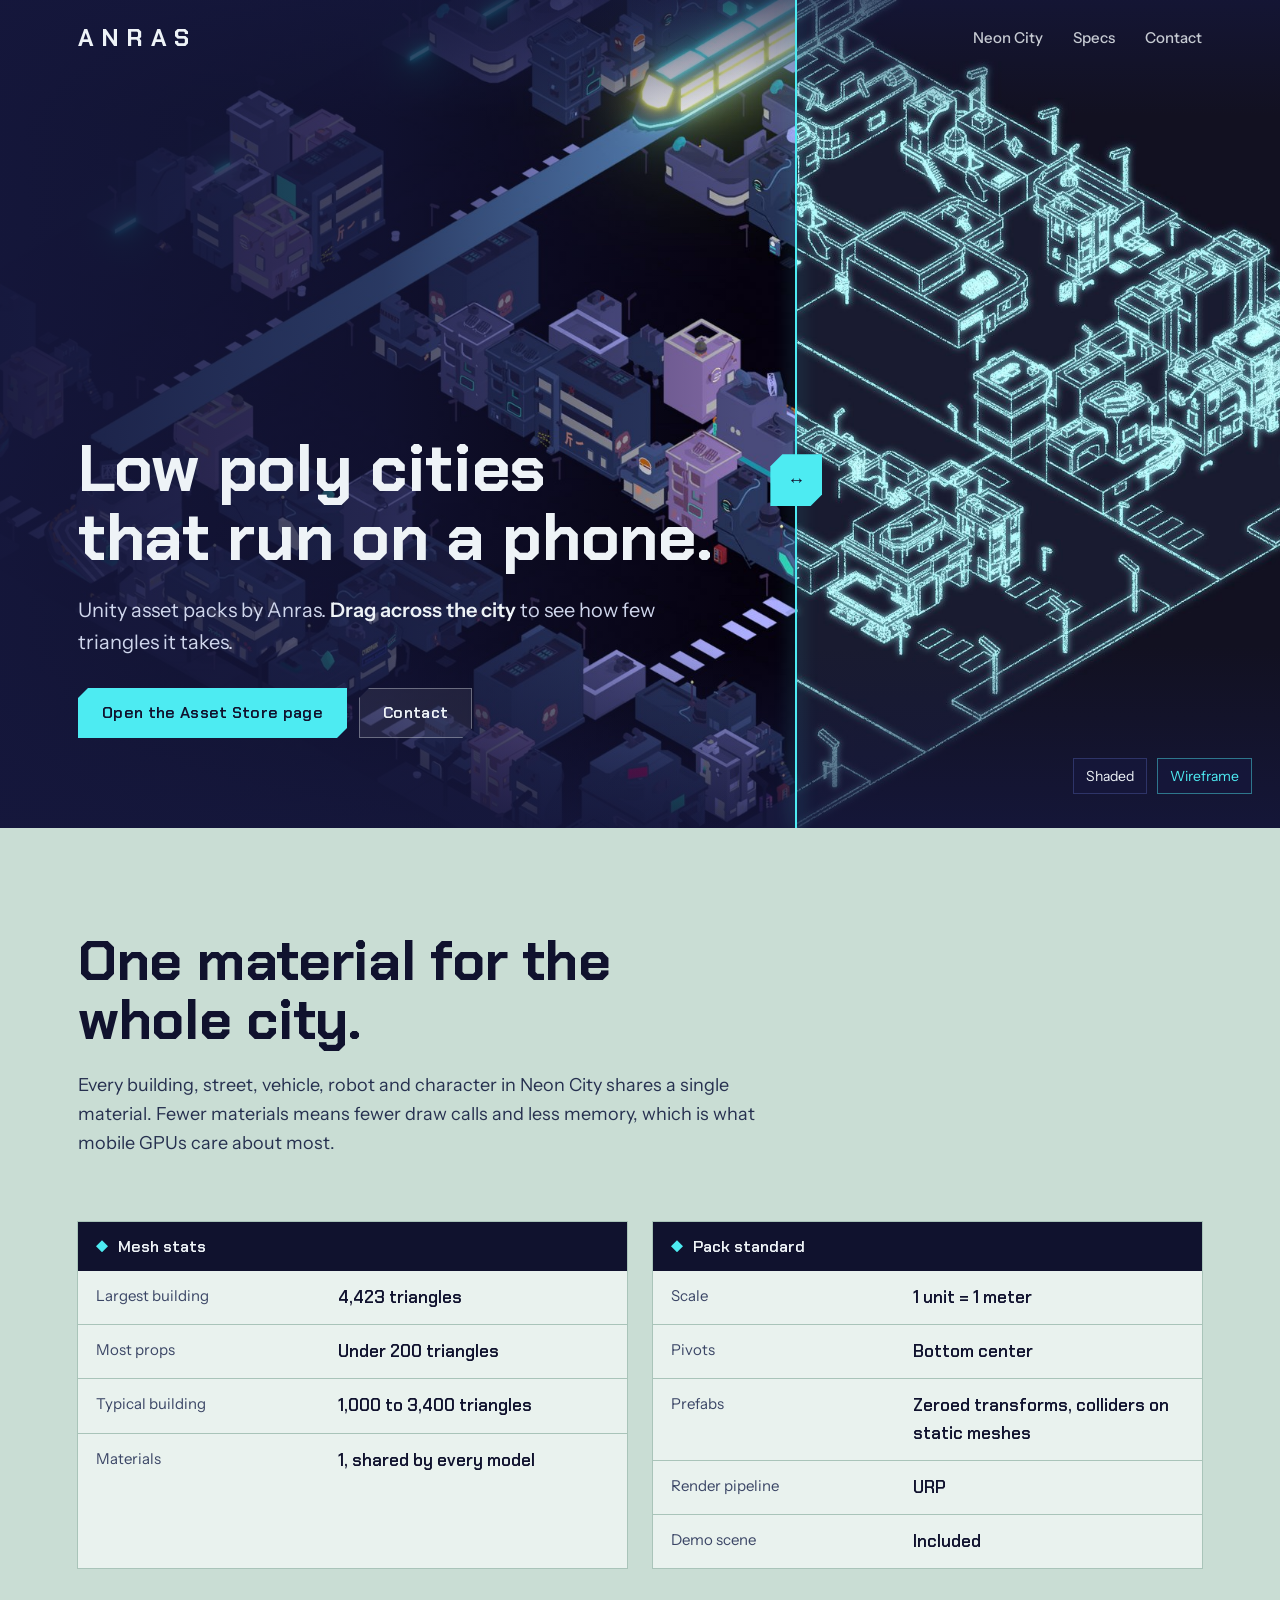
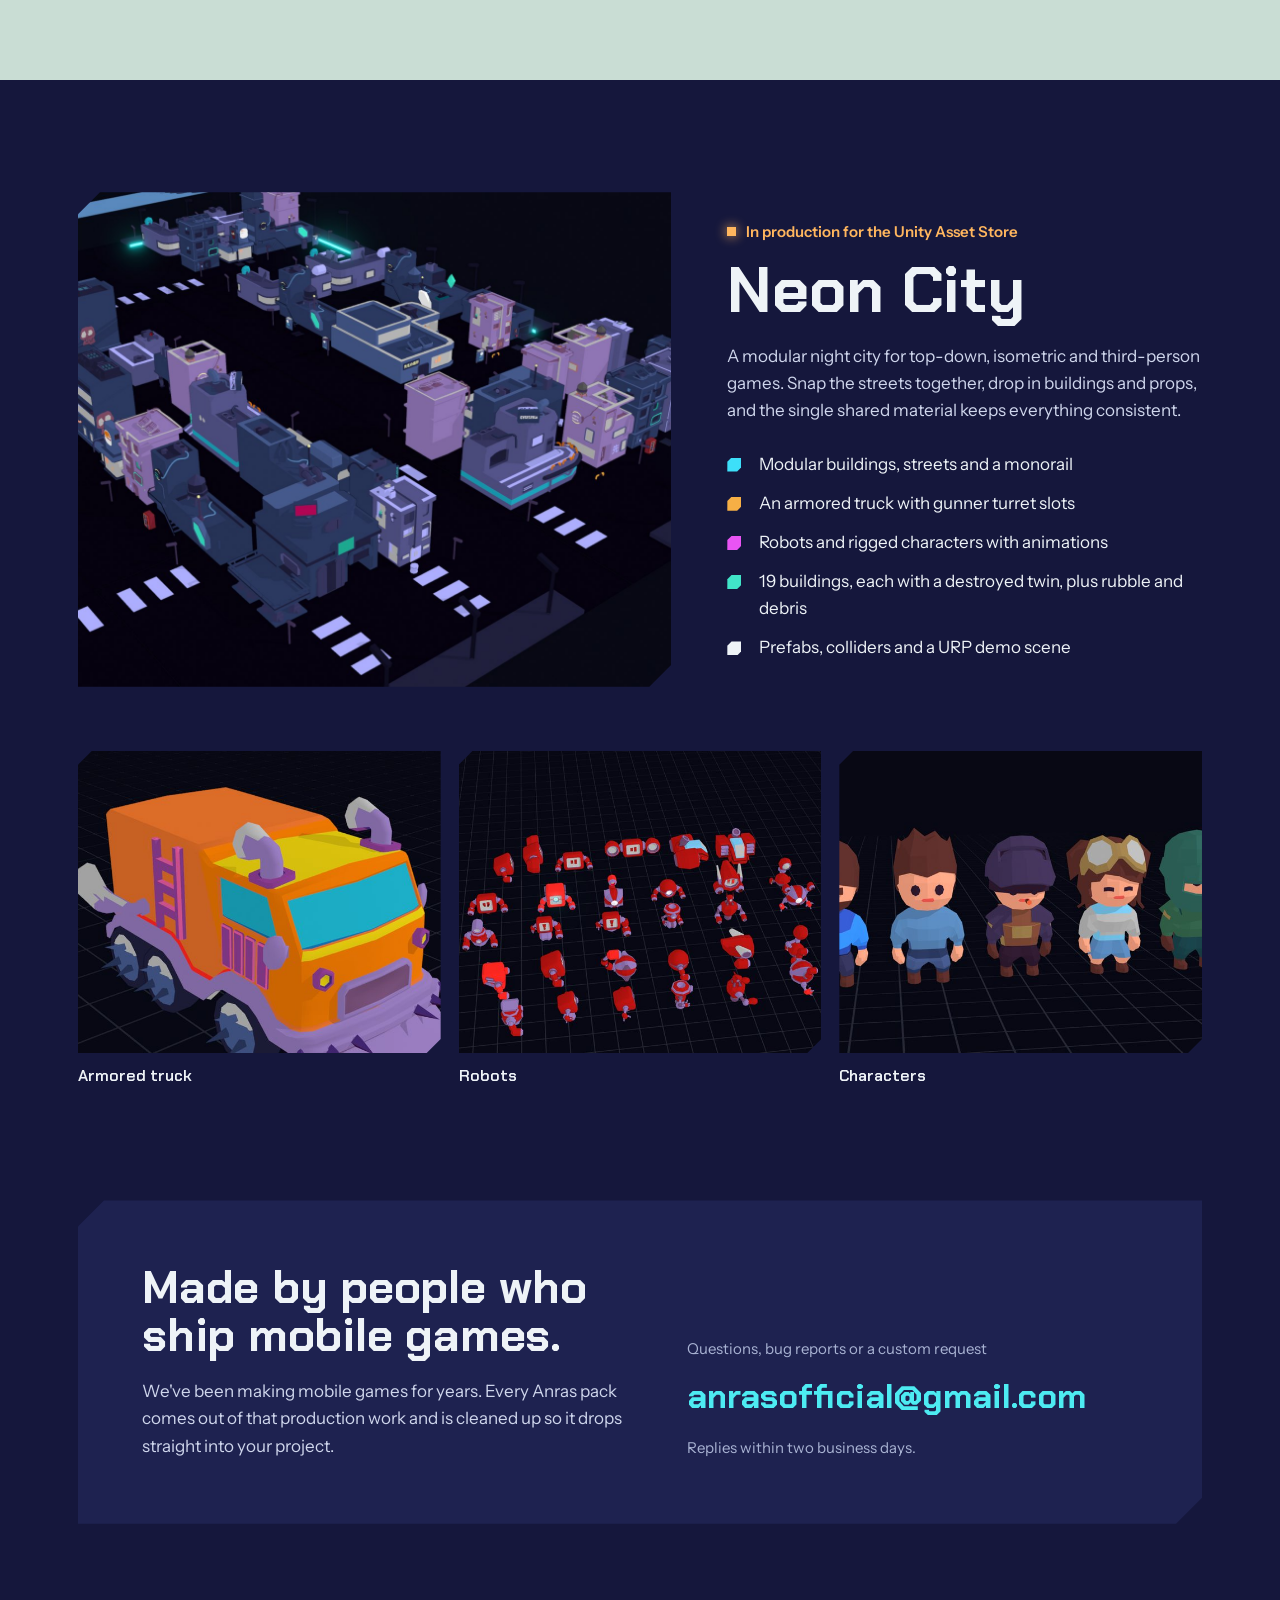
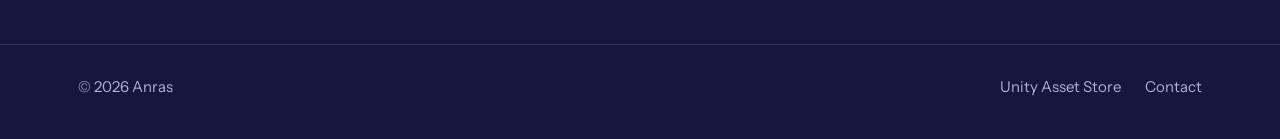
==== index.html @ 4dc662c3 "Anras site: Neon City showcase and contact page Co-Authored-By: Claude Opus 5.5 <noreply@anthropic.c" ====
<!doctype html>
<html lang="en">
<head>
  <meta charset="utf-8">
  <meta name="viewport" content="width=device-width, initial-scale=1">
  <title>Anras | Low poly game assets for Unity</title>
  <meta name="description" content="Anras makes mobile-ready low poly 3D asset packs for Unity. Neon City: a modular cyberpunk city where every model shares one material.">
  <meta property="og:title" content="Anras | Low poly game assets for Unity">
  <meta property="og:description" content="Mobile-ready low poly asset packs for Unity.">
  <meta property="og:image" content="https://orcunog.github.io/anras/assets/og.jpg">
  <meta property="og:url" content="https://orcunog.github.io/anras/">
  <meta name="theme-color" content="#15173c">
  <link rel="icon" href="assets/favicon.svg" type="image/svg+xml">
  <link rel="preconnect" href="https://fonts.googleapis.com">
  <link rel="preconnect" href="https://fonts.gstatic.com" crossorigin>
  <link href="https://fonts.googleapis.com/css2?family=Chakra+Petch:wght@600;700&family=Instrument+Sans:wght@400;500;600&display=swap" rel="stylesheet">
  <link rel="stylesheet" href="style.css">
</head>
<body>
  <header class="site-header">
    <div class="wrap">
      <a class="wordmark" href="./">ANRAS</a>
      <nav aria-label="Main">
        <a href="#neon-city">Neon City</a>
        <a class="hide-sm" href="#specs">Specs</a>
        <a href="contact.html">Contact</a>
      </nav>
    </div>
  </header>

  <main>
    <section class="hero">
      <div class="compare" id="compare">
        <img src="assets/hero-shaded.jpg" alt="Neon City at night: an isometric low poly city block with a monorail train, glowing signs and street lights" width="1920" height="1080">
        <img class="topology" src="assets/hero-topology.jpg" alt="The same city block drawn as a wireframe, showing every edge of the low poly meshes" width="1920" height="1080">
        <input type="range" min="0" max="100" value="62" step="0.5" aria-label="Move the divider between the shaded view and the wireframe view">
        <div class="divider"><div class="knob chamfer" aria-hidden="true">&#8596;</div></div>
        <div class="view-labels" aria-hidden="true"><span>Shaded</span><span>Wireframe</span></div>
      </div>
      <div class="hero-copy">
        <div class="wrap">
          <div class="inner">
            <h1><span class="line">Low poly cities</span><span class="line">that run on a phone.</span></h1>
            <p>Unity asset packs by Anras. <strong>Drag across the city</strong> to see how few triangles it takes.</p>
            <div class="actions">
              <a class="btn primary chamfer" href="https://assetstore.unity.com/publishers/134480">Open the Asset Store page</a>
              <a class="btn ghost chamfer" href="contact.html">Contact</a>
            </div>
          </div>
        </div>
      </div>
    </section>

    <section class="specs" id="specs">
      <div class="wrap">
        <h2>One material for the whole city.</h2>
        <p class="lede">Every building, street, vehicle, robot and character in Neon City shares a single material. Fewer materials means fewer draw calls and less memory, which is what mobile GPUs care about most.</p>

        <div class="inspectors">
          <div class="inspector">
            <header>Mesh stats</header>
            <dl>
              <div class="row"><dt>Largest building</dt><dd>4,423 triangles</dd></div>
              <div class="row"><dt>Most props</dt><dd>Under 200 triangles</dd></div>
              <div class="row"><dt>Typical building</dt><dd>1,000 to 3,400 triangles</dd></div>
              <div class="row"><dt>Materials</dt><dd>1, shared by every model</dd></div>
            </dl>
          </div>
          <div class="inspector">
            <header>Pack standard</header>
            <dl>
              <div class="row"><dt>Scale</dt><dd>1 unit = 1 meter</dd></div>
              <div class="row"><dt>Pivots</dt><dd>Bottom center</dd></div>
              <div class="row"><dt>Prefabs</dt><dd>Zeroed transforms, colliders on static meshes</dd></div>
              <div class="row"><dt>Render pipeline</dt><dd>URP</dd></div>
              <div class="row"><dt>Demo scene</dt><dd>Included</dd></div>
            </dl>
          </div>
        </div>
      </div>
    </section>

    <section class="pack" id="neon-city">
      <div class="wrap grid">
        <figure class="chamfer">
          <img src="assets/neon-city.jpg" alt="Street level in Neon City: dark blue buildings under the monorail track, drawn with flat colors and black outlines" width="1200" height="1000" loading="lazy">
        </figure>
        <div>
          <span class="status">In production for the Unity Asset Store</span>
          <h2>Neon City</h2>
          <p>A modular night city for top-down, isometric and third-person games. Snap the streets together, drop in buildings and props, and the single shared material keeps everything consistent.</p>
          <ul class="swatch-list">
            <li style="--c:#3ddff9">Modular buildings, streets and a monorail</li>
            <li style="--c:#f6af45">An armored truck with gunner turret slots</li>
            <li style="--c:#e954f4">Robots and rigged characters with animations</li>
            <li style="--c:#41e4c8">19 buildings, each with a destroyed twin, plus rubble and debris</li>
            <li style="--c:#eef3f7">Prefabs, colliders and a URP demo scene</li>
          </ul>
        </div>
      </div>
      <div class="wrap gallery">
        <figure><img src="assets/vehicle.jpg" alt="An orange low poly armored truck with spiked bumpers and six wheels" width="960" height="540" loading="lazy"><figcaption>Armored truck</figcaption></figure>
        <figure><img src="assets/robots.jpg" alt="Rows of red low poly robots arranged on a grid" width="960" height="540" loading="lazy"><figcaption>Robots</figcaption></figure>
        <figure><img src="assets/characters.jpg" alt="Five chunky low poly characters standing in a row on a grid" width="960" height="540" loading="lazy"><figcaption>Characters</figcaption></figure>
      </div>
    </section>

    <section class="about">
      <div class="wrap">
        <div class="panel chamfer">
          <div>
            <h2>Made by people who ship mobile games.</h2>
            <p>We've been making mobile games for years. Every Anras pack comes out of that production work and is cleaned up so it drops straight into your project.</p>
          </div>
          <div>
            <div class="mail-label">Questions, bug reports or a custom request</div>
            <a class="mail" href="mailto:anrasofficial@gmail.com">anrasofficial@gmail.com</a>
            <div class="small">Replies within two business days.</div>
          </div>
        </div>
      </div>
    </section>
  </main>

  <footer>
    <div class="wrap">
      <span>&copy; 2026 Anras</span>
      <nav aria-label="Footer">
        <a href="https://assetstore.unity.com/publishers/134480">Unity Asset Store</a>
        <a href="contact.html">Contact</a>
      </nav>
    </div>
  </footer>

  <script>
    (function () {
      var box = document.getElementById('compare');
      var range = box.querySelector('input[type="range"]');
      function set(v) { box.style.setProperty('--pos', v + '%'); }
      range.addEventListener('input', function () { set(range.value); });
      set(range.value);
      var calm = window.matchMedia && window.matchMedia('(prefers-reduced-motion: reduce)').matches;
      if (calm) return;
      // One opening sweep: start fully shaded, then reveal the wireframe
      var from = 100, to = Number(range.value), start = null, dur = 1400;
      set(from);
      function ease(t) { return 1 - Math.pow(1 - t, 3); }
      function step(ts) {
        if (start === null) start = ts;
        var t = Math.min(1, (ts - start) / dur);
        set(from + (to - from) * ease(t));
        if (t < 1) requestAnimationFrame(step);
      }
      window.addEventListener('load', function () { setTimeout(function () { requestAnimationFrame(step); }, 350); });
      range.addEventListener('pointerdown', function () { start = -1e9; }, { once: true });
    })();
  </script>
</body>
</html>
---- style.css ----
/* Anras: tokens */
:root {
  --night: #15173c;
  --night-raised: #1e2250;
  --night-line: #2e3468;
  --ground: #c9ddd4;
  --ground-line: #a9c4b9;
  --ink: #10122e;
  --paper: #eef3f7;
  --mist: #a9b3d3;
  --cyan: #4debf2;
  --amber: #ffb65e;
  --magenta: #e2479e;
  --cut: 10px;
  --max: 1180px;
  --display: "Chakra Petch", "Segoe UI", sans-serif;
  --body: "Instrument Sans", "Segoe UI", system-ui, sans-serif;
}

* { box-sizing: border-box; }
html { scroll-behavior: smooth; }
@media (prefers-reduced-motion: reduce) { html { scroll-behavior: auto; } }
body {
  margin: 0;
  background: var(--night);
  color: var(--paper);
  font: 17px/1.6 var(--body);
  -webkit-font-smoothing: antialiased;
}
img { display: block; max-width: 100%; }
a { color: var(--cyan); }
:focus-visible { outline: 2px solid var(--amber); outline-offset: 3px; }
h1, h2, h3 { font-family: var(--display); font-weight: 700; line-height: 1.04; margin: 0; letter-spacing: -0.005em; }
.wrap { width: 100%; max-width: var(--max); margin: 0 auto; padding: 0 28px; }

/* Chamfered shapes echo the low poly bevels of the assets */
.chamfer { clip-path: polygon(var(--cut) 0, 100% 0, 100% calc(100% - var(--cut)), calc(100% - var(--cut)) 100%, 0 100%, 0 var(--cut)); }

/* Header */
.site-header { position: absolute; inset: 0 0 auto 0; z-index: 5; }
.site-header .wrap { display: flex; align-items: center; justify-content: space-between; height: 76px; }
.wordmark { font-family: var(--display); font-weight: 700; font-size: 24px; letter-spacing: 0.3em; color: var(--paper); text-decoration: none; }
.site-header nav { display: flex; gap: 30px; }
.site-header nav a { color: var(--paper); text-decoration: none; font-size: 15px; font-weight: 500; opacity: 0.82; }
.site-header nav a:hover, .site-header nav a[aria-current="page"] { opacity: 1; color: var(--cyan); }

/* Hero: shaded vs topology comparison */
.hero { position: relative; background: var(--night); }
.compare { position: relative; --pos: 62%; height: min(92vh, 860px); min-height: 560px; overflow: hidden; user-select: none; touch-action: pan-y; }
.compare img { position: absolute; inset: 0; width: 100%; height: 100%; object-fit: cover; object-position: 60% 50%; }
.compare .topology { clip-path: inset(0 0 0 var(--pos)); }
.compare::after {
  content: ""; position: absolute; inset: 0; pointer-events: none;
  background: linear-gradient(90deg, rgba(21,23,60,0.94) 0%, rgba(21,23,60,0.70) 30%, rgba(21,23,60,0) 58%),
              linear-gradient(0deg, rgba(21,23,60,0.85) 0%, rgba(21,23,60,0) 22%),
              linear-gradient(180deg, rgba(21,23,60,0.7) 0%, rgba(21,23,60,0) 14%);
}
.divider { position: absolute; top: 0; bottom: 0; left: var(--pos); width: 2px; margin-left: -1px; background: var(--cyan); z-index: 2; pointer-events: none; box-shadow: 0 0 18px rgba(77,235,242,0.7); }
.knob {
  position: absolute; top: 58%; left: 50%; transform: translate(-50%, -50%);
  width: 52px; height: 52px; background: var(--cyan); color: var(--ink);
  display: grid; place-items: center; font-family: var(--display); font-weight: 700; font-size: 18px;
  --cut: 12px;
}
.view-labels { position: absolute; z-index: 3; bottom: 34px; right: 28px; display: flex; gap: 10px; font-size: 14px; pointer-events: none; }
.view-labels span { padding: 6px 12px; background: rgba(21,23,60,0.72); border: 1px solid var(--night-line); }
.view-labels span:last-child { color: var(--cyan); border-color: rgba(77,235,242,0.45); }
.compare input[type="range"] {
  position: absolute; inset: 0; z-index: 4; width: 100%; height: 100%; margin: 0;
  opacity: 0; cursor: ew-resize; -webkit-appearance: none; appearance: none;
}
.compare input[type="range"]:focus-visible ~ .divider .knob { outline: 3px solid var(--amber); outline-offset: 3px; }

.hero-copy { position: absolute; z-index: 6; left: 0; right: 0; bottom: clamp(48px, 10vh, 110px); pointer-events: none; }
.hero-copy .inner { max-width: 860px; pointer-events: auto; }
.hero h1 { font-size: clamp(40px, 5.2vw, 76px); }
.hero h1 .line { display: block; }
@media (min-width: 900px) { .hero h1 .line { white-space: nowrap; } }
.hero p { color: #cfd6ec; font-size: clamp(17px, 1.6vw, 20px); max-width: 30em; margin: 22px 0 30px; }
.hero p strong { color: var(--paper); font-weight: 600; }

.actions { display: flex; flex-wrap: wrap; gap: 12px; }
.btn {
  display: inline-flex; align-items: center; justify-content: center; min-height: 50px; padding: 0 24px;
  font-family: var(--display); font-weight: 600; font-size: 16px; letter-spacing: 0.02em; text-decoration: none;
  background: var(--paper); color: var(--ink);
}
.btn.primary { background: var(--cyan); }
.btn.ghost { background: rgba(238,243,247,0.08); color: var(--paper); box-shadow: inset 0 0 0 1px rgba(238,243,247,0.35); }
.btn:hover { filter: brightness(1.07); }
.btn.ghost:hover { background: rgba(238,243,247,0.16); }

/* Specs on the light "ground" */
.specs { background: var(--ground); color: var(--ink); padding: 104px 0 112px; }
.specs h2 { font-size: clamp(32px, 4.4vw, 58px); max-width: 15ch; }
.specs .lede { max-width: 40em; margin: 22px 0 44px; font-size: 18px; color: #26304f; }
.palette { display: flex; height: 76px; box-shadow: 0 0 0 1px var(--ink); --cut: 14px; }
.palette i { flex: 1 1 0; }
.palette-caption { display: flex; justify-content: space-between; flex-wrap: wrap; gap: 8px; margin-top: 12px; font-size: 14px; color: #2c3656; }
.palette-caption code { font-family: var(--display); font-weight: 600; color: var(--ink); }

.inspectors { display: grid; grid-template-columns: 1fr 1fr; gap: 26px; margin-top: 64px; }
.inspector { background: #e9f2ee; box-shadow: 0 0 0 1px var(--ground-line); }
.inspector header { display: flex; align-items: center; gap: 10px; padding: 12px 18px; background: var(--ink); color: var(--paper); font-family: var(--display); font-weight: 600; font-size: 16px; }
.inspector header::before { content: ""; width: 12px; height: 12px; background: var(--cyan); clip-path: polygon(50% 0, 100% 50%, 50% 100%, 0 50%); }
.inspector dl { margin: 0; }
.inspector .row { display: grid; grid-template-columns: 44% 1fr; gap: 16px; padding: 13px 18px; border-top: 1px solid var(--ground-line); }
.inspector .row:first-child { border-top: 0; }
.inspector dt { color: #3b4666; font-size: 15px; }
.inspector dd { margin: 0; font-family: var(--display); font-weight: 600; font-size: 17px; }

/* Neon City */
.pack { padding: 112px 0; }
.pack .grid { display: grid; grid-template-columns: 1.25fr 1fr; gap: 56px; align-items: center; }
.pack figure { margin: 0; --cut: 22px; }
.pack figure img { width: 100%; height: auto; aspect-ratio: 6 / 5; object-fit: cover; }
.status { display: inline-flex; align-items: center; gap: 10px; color: var(--amber); font-weight: 600; font-size: 15px; }
.status::before { content: ""; width: 9px; height: 9px; background: var(--amber); box-shadow: 0 0 12px var(--amber); }
.pack h2 { font-size: clamp(40px, 5vw, 68px); margin: 14px 0 18px; }
.pack p { color: #cfd6ec; margin: 0 0 26px; max-width: 34em; }
.swatch-list { list-style: none; margin: 0; padding: 0; display: grid; gap: 12px; }
.swatch-list li { display: grid; grid-template-columns: 18px 1fr; gap: 14px; align-items: baseline; }
.swatch-list li::before { content: ""; width: 14px; height: 14px; background: var(--c); transform: translateY(2px); clip-path: polygon(30% 0, 100% 0, 100% 70%, 70% 100%, 0 100%, 0 30%); }

.gallery { display: grid; grid-template-columns: repeat(3, 1fr); gap: 18px; margin-top: 64px; }
.gallery figure { margin: 0; }
.gallery img { width: 100%; height: auto; aspect-ratio: 16 / 9; object-fit: cover; --cut: 14px;
  clip-path: polygon(var(--cut) 0, 100% 0, 100% calc(100% - var(--cut)), calc(100% - var(--cut)) 100%, 0 100%, 0 var(--cut)); }
.gallery figcaption { margin-top: 10px; font-family: var(--display); font-weight: 600; font-size: 16px; color: var(--paper); }

/* About + contact */
.about { padding: 0 0 120px; }
.about .panel { background: var(--night-raised); padding: clamp(32px, 5vw, 64px); display: grid; grid-template-columns: 1.1fr 1fr; gap: 48px; align-items: end; --cut: 26px; }
.about h2 { font-size: clamp(30px, 3.6vw, 46px); max-width: 16ch; }
.about p { color: #cfd6ec; margin: 18px 0 0; }
.mail-label { color: var(--mist); font-size: 15px; margin-bottom: 8px; }
.mail { font-family: var(--display); font-weight: 700; font-size: clamp(22px, 2.8vw, 34px); color: var(--cyan); text-decoration: none; word-break: break-all; }
.mail:hover { text-decoration: underline; text-underline-offset: 6px; }
.about .small { color: var(--mist); font-size: 15px; margin-top: 12px; }

/* Contact page */
.page { padding: 150px 0 110px; }
.page h1 { font-size: clamp(44px, 6vw, 80px); max-width: 12ch; }
.page .lede { color: #cfd6ec; max-width: 36em; margin: 22px 0 56px; font-size: 18px; }
.contact-grid { display: grid; grid-template-columns: 1.3fr 1fr; gap: 26px; }
.contact-grid .panel { background: var(--night-raised); padding: 34px; --cut: 18px; }
.contact-grid h2 { font-size: 22px; margin-bottom: 16px; }
.contact-grid ul { margin: 18px 0 0; padding-left: 20px; color: #cfd6ec; }
.contact-grid li { margin: 6px 0; }
.facts { margin: 0; display: grid; gap: 18px; }
.facts dt { color: var(--mist); font-size: 14px; }
.facts dd { margin: 2px 0 0; font-family: var(--display); font-weight: 600; font-size: 18px; }

/* Footer */
footer { border-top: 1px solid var(--night-line); padding: 30px 0 40px; color: var(--mist); font-size: 15px; }
footer .wrap { display: flex; flex-wrap: wrap; justify-content: space-between; gap: 14px 28px; }
footer nav { display: flex; gap: 24px; }
footer a { color: var(--mist); text-decoration: none; }
footer a:hover { color: var(--paper); }

@media (max-width: 900px) {
  .inspectors, .pack .grid, .about .panel, .contact-grid, .gallery { grid-template-columns: 1fr; }
  .gallery { margin-top: 40px; }
  .pack .grid { gap: 36px; }
  .about .panel { gap: 28px; }
}
@media (max-width: 640px) {
  .wrap { padding: 0 16px; }
  .site-header .wrap { height: 64px; }
  .wordmark { font-size: 20px; letter-spacing: 0.24em; }
  .site-header nav { gap: 16px; }
  .site-header nav a { font-size: 14px; }
  .site-header nav a.hide-sm { display: none; }
  .compare { height: 62vh; min-height: 420px; }
  .compare img { object-position: 64% 50%; }
  .compare::after { background: linear-gradient(180deg, rgba(21,23,60,0.75) 0%, rgba(21,23,60,0) 20%), linear-gradient(0deg, rgba(21,23,60,1) 0%, rgba(21,23,60,0) 30%); }
  .view-labels { bottom: 18px; right: 16px; font-size: 13px; }
  .hero-copy { position: static; padding: 8px 0 64px; }
  .hero p { margin: 16px 0 24px; }
  .btn { flex: 1 1 auto; }
  .specs, .pack { padding: 72px 0; }
  .palette { height: 54px; }
  .inspectors { margin-top: 40px; }
  .inspector .row { grid-template-columns: 1fr; gap: 2px; }
  .about { padding-bottom: 72px; }
  .page { padding: 110px 0 72px; }
}
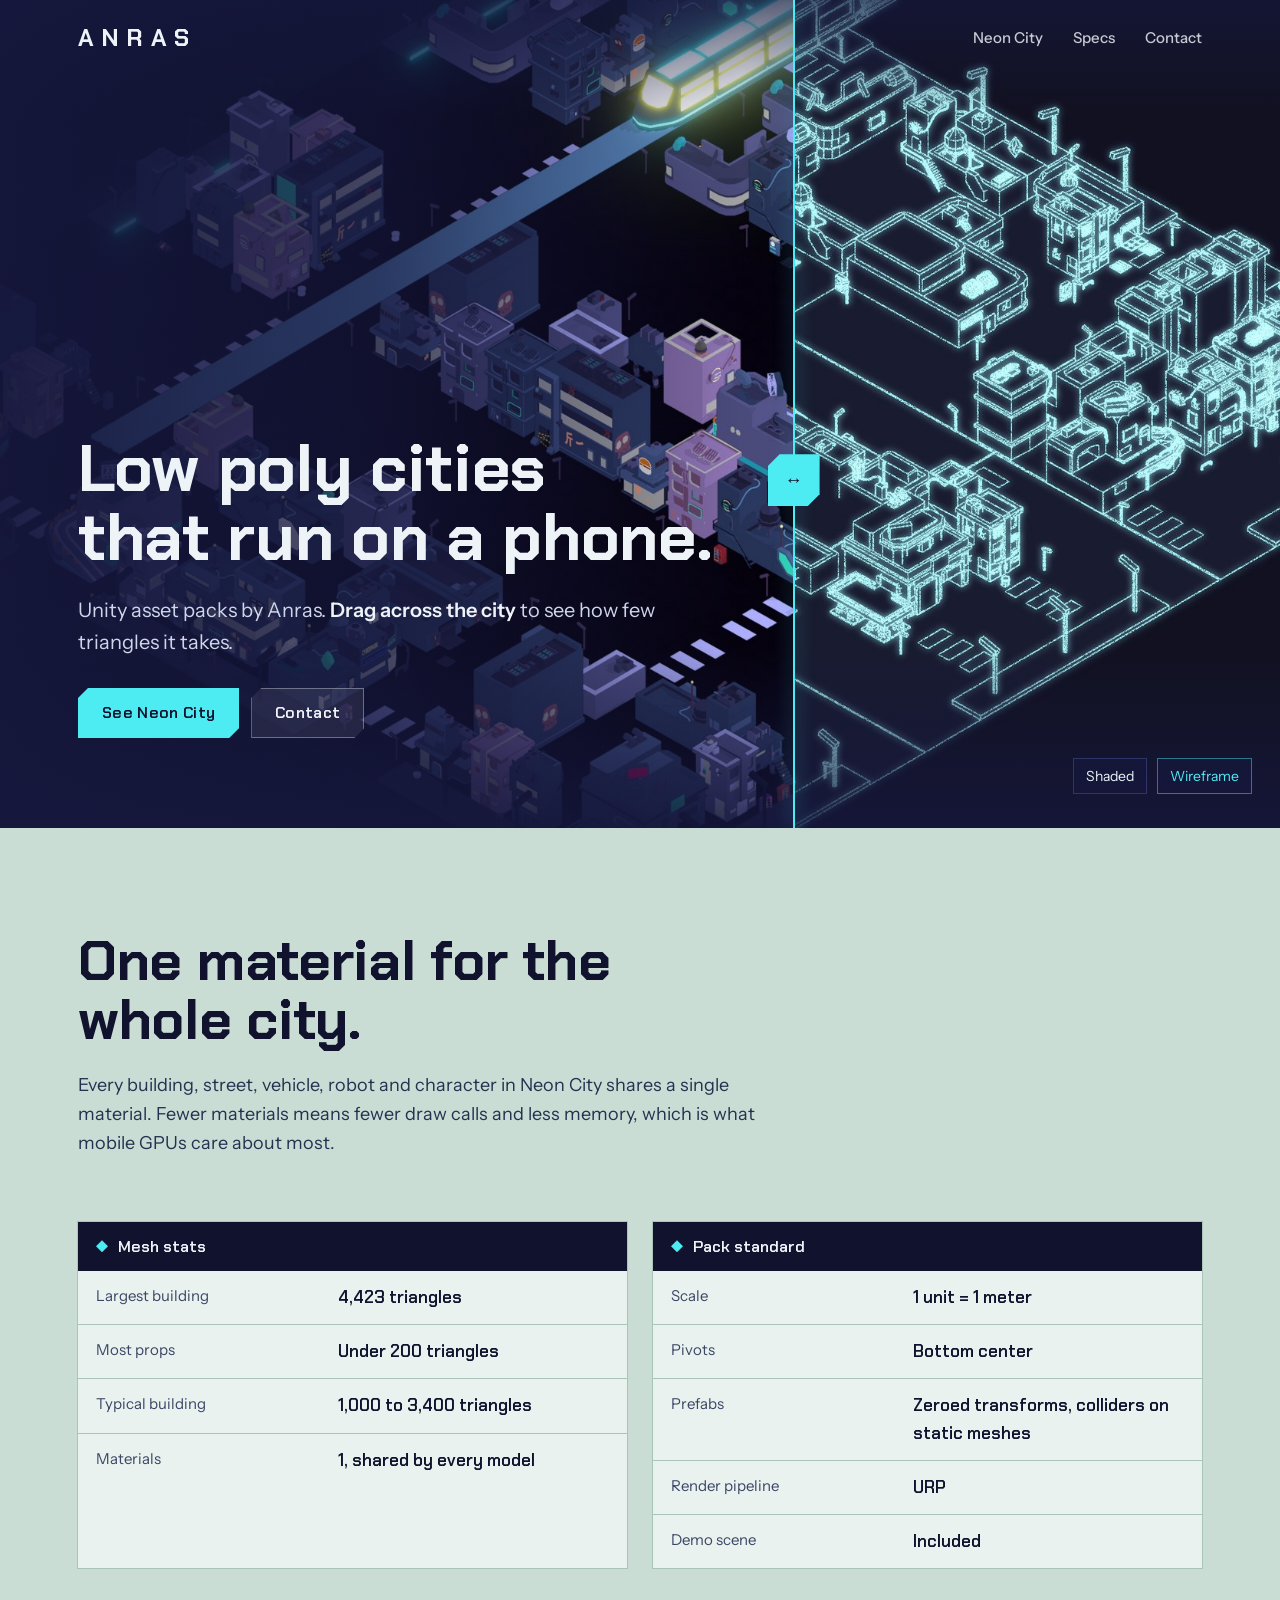
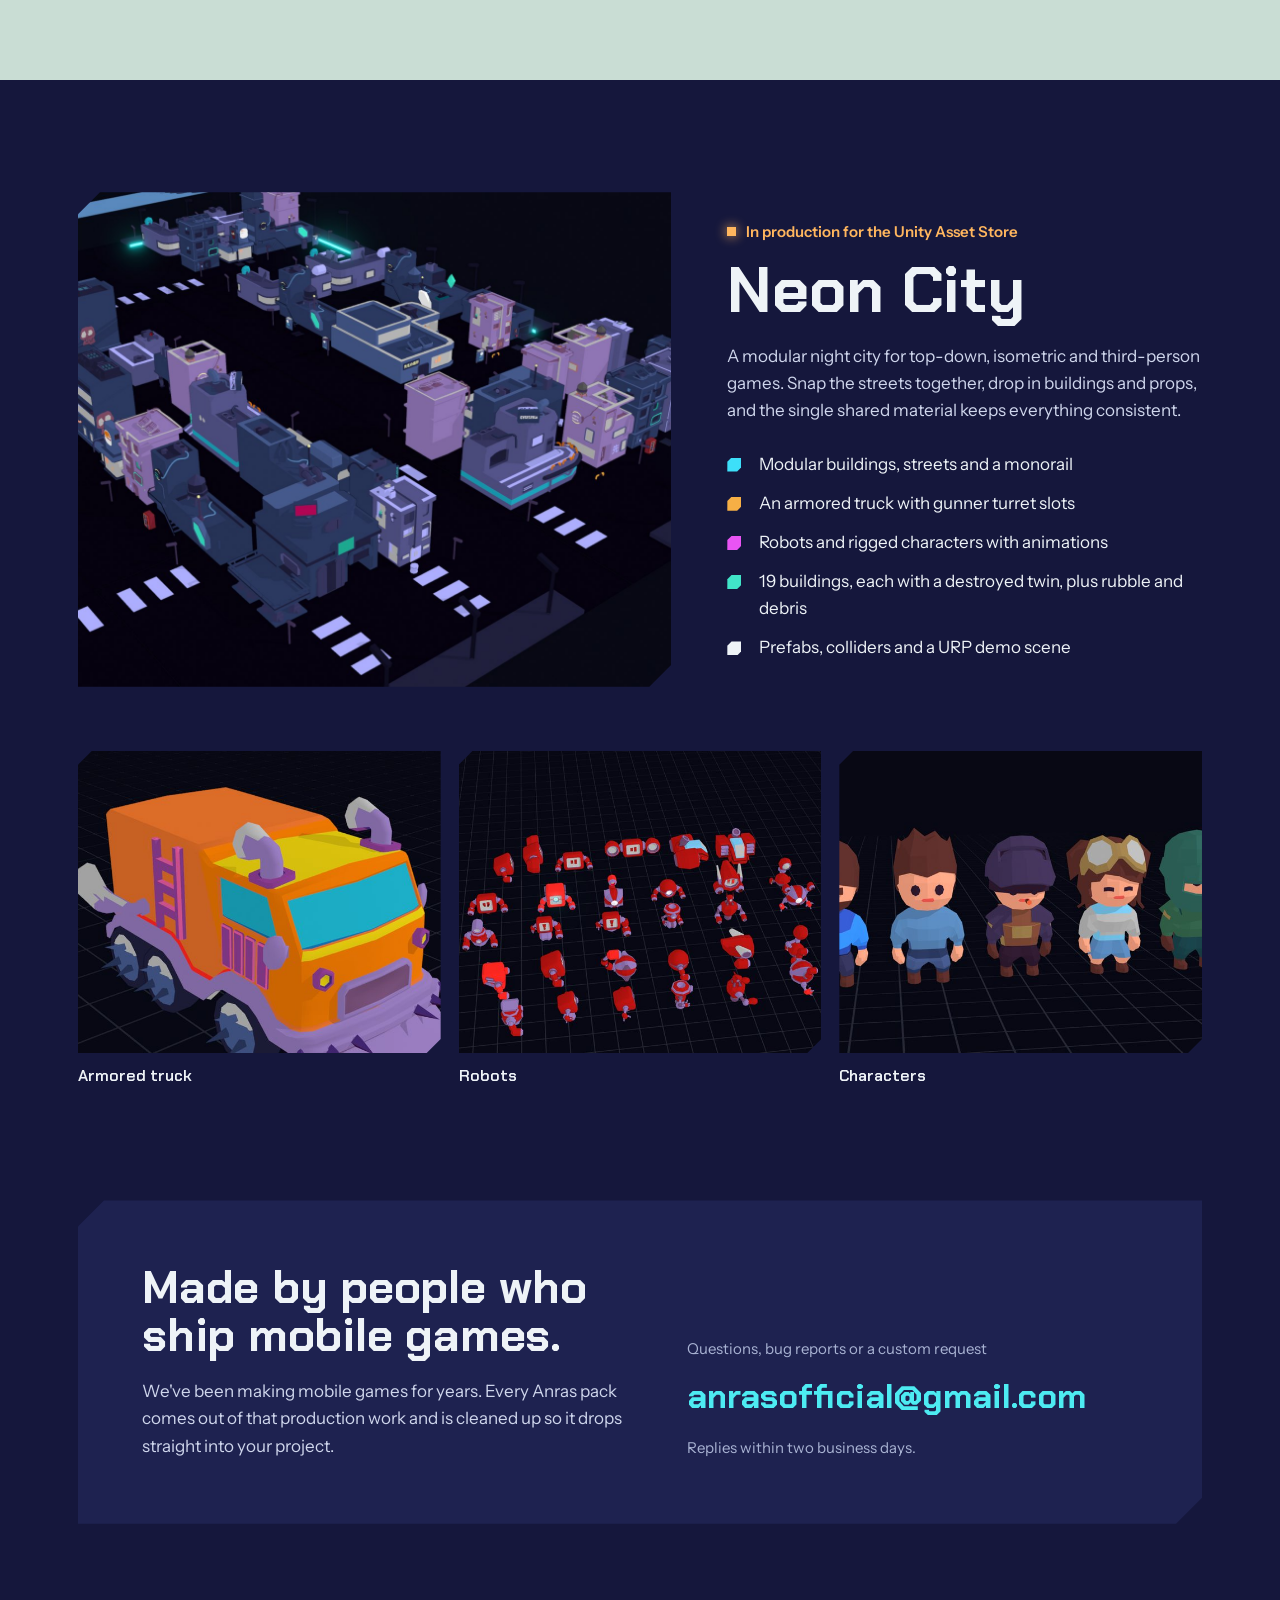
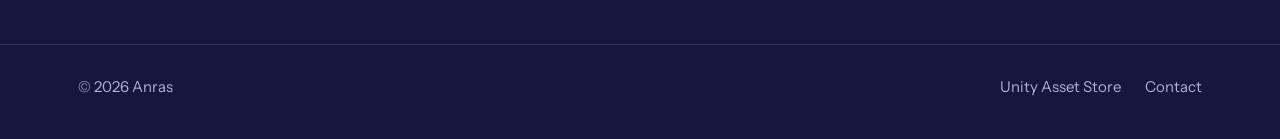
==== commit 8cd6d867: "Point store links at the pack section until the Asset Store page is live Co-Authored-By: Claude Opus" ====
--- a/index.html
+++ b/index.html
@@ -43,7 +43,7 @@
             <h1><span class="line">Low poly cities</span><span class="line">that run on a phone.</span></h1>
             <p>Unity asset packs by Anras. <strong>Drag across the city</strong> to see how few triangles it takes.</p>
             <div class="actions">
-              <a class="btn primary chamfer" href="https://assetstore.unity.com/publishers/134480">Open the Asset Store page</a>
+              <a class="btn primary chamfer" href="#neon-city">See Neon City</a>
               <a class="btn ghost chamfer" href="contact.html">Contact</a>
             </div>
           </div>
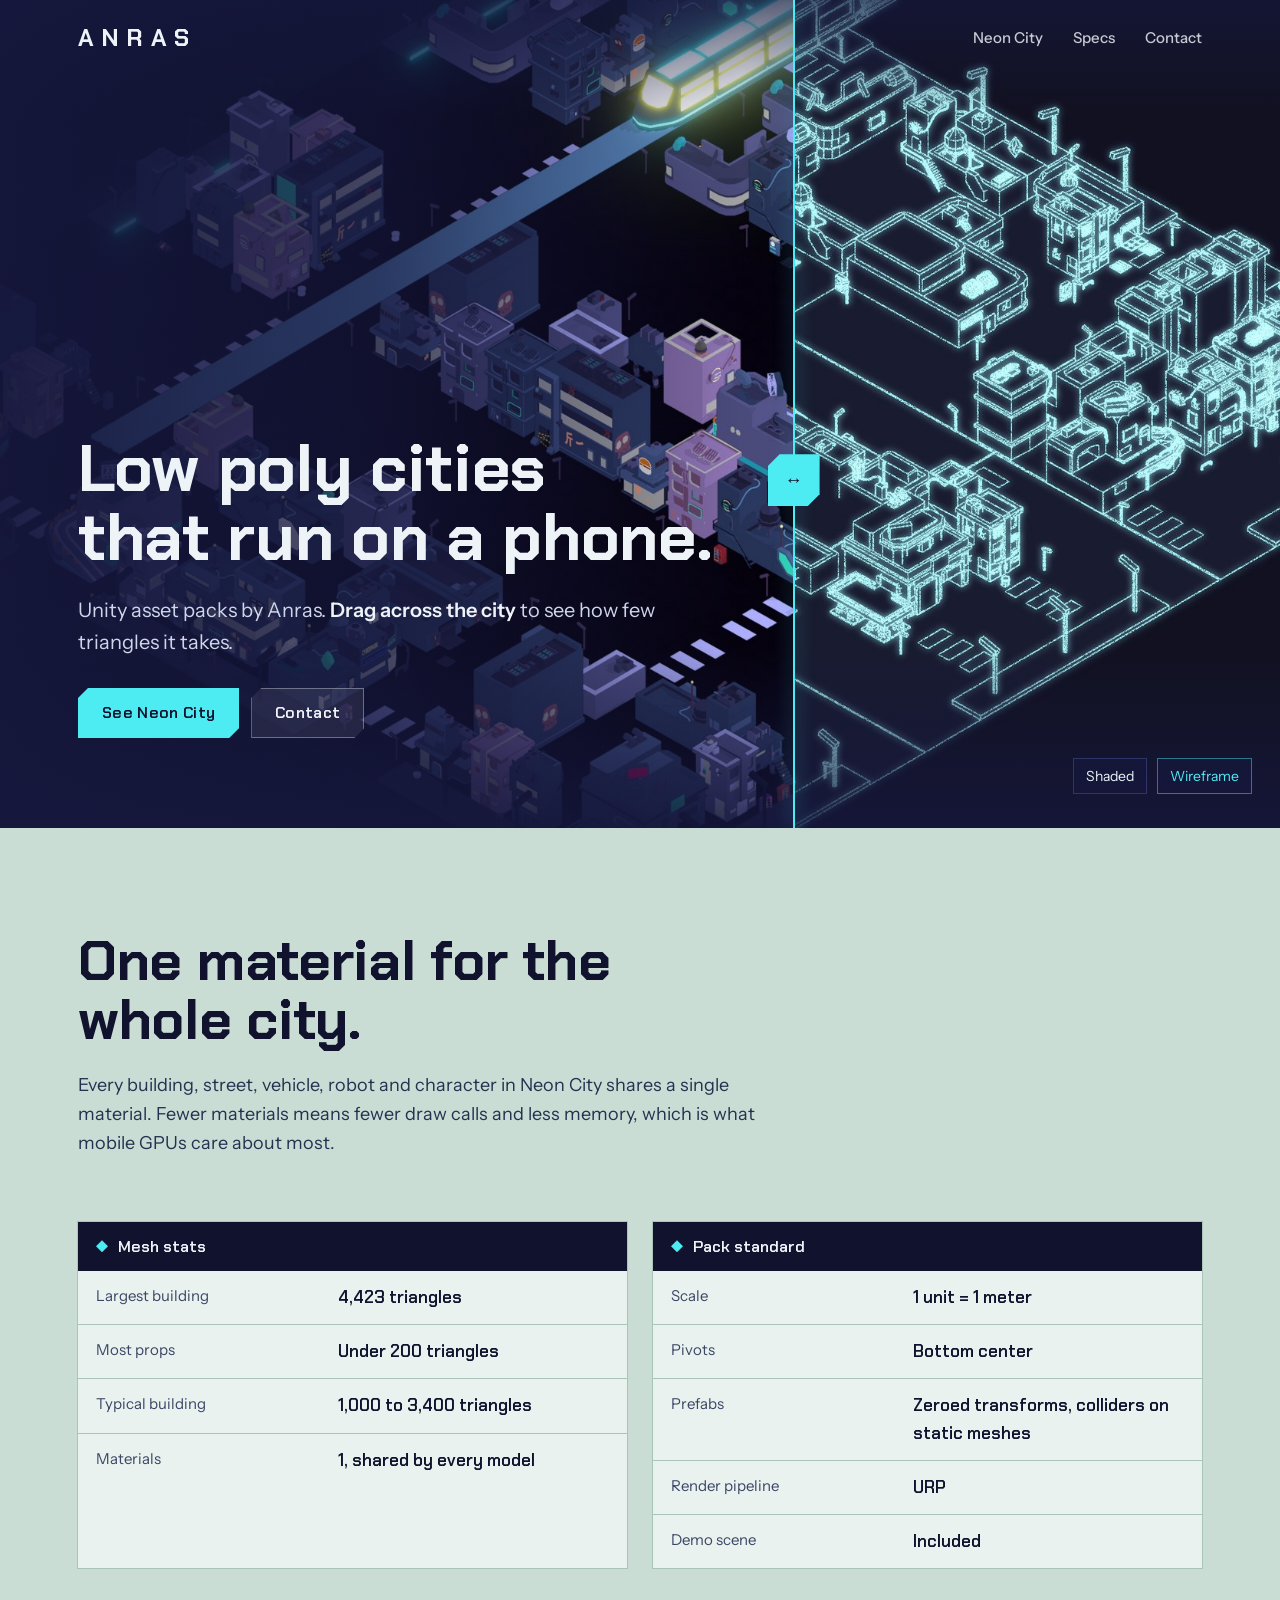
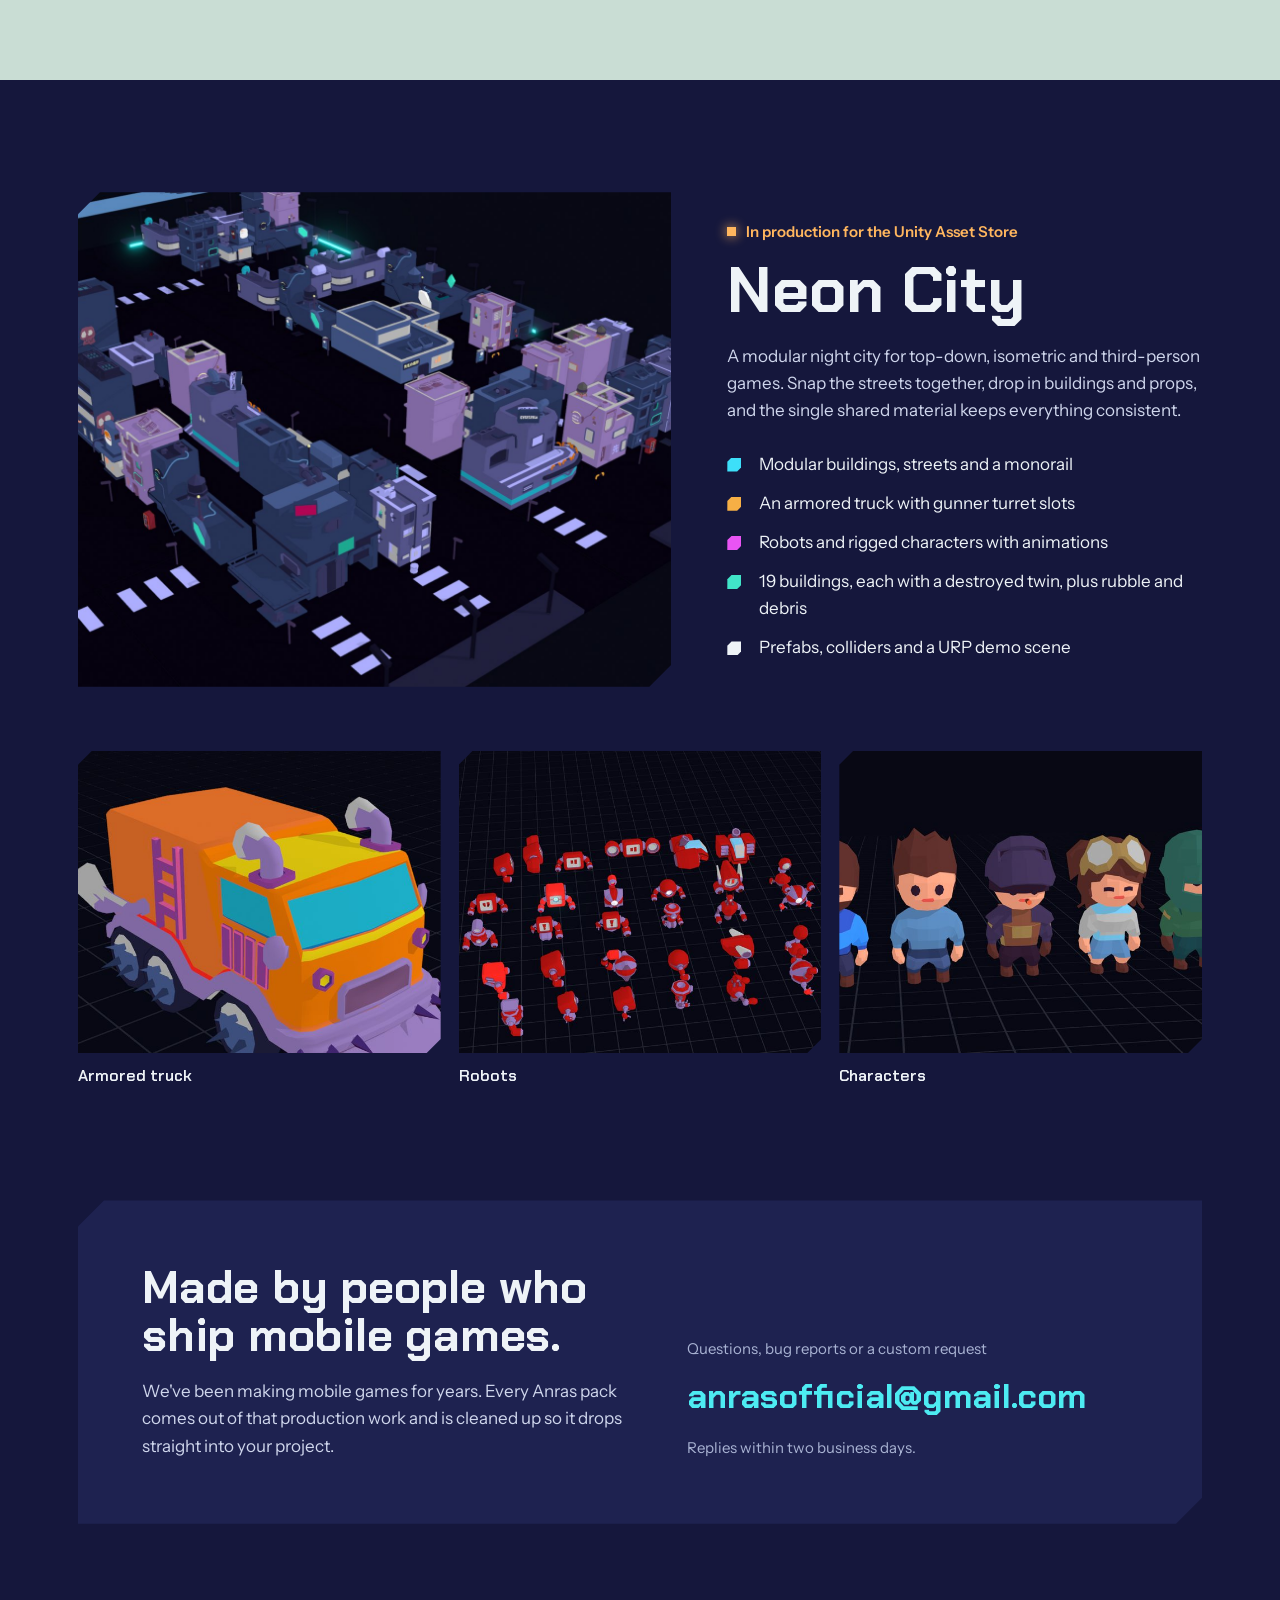
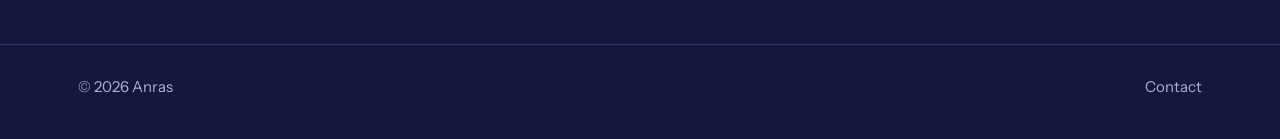
==== commit 1cff9343: "Remove footer store links until the Asset Store page is live Co-Authored-By: Claude Opus 5.5 <norepl" ====
--- a/index.html
+++ b/index.html
@@ -126,7 +126,6 @@
     <div class="wrap">
       <span>&copy; 2026 Anras</span>
       <nav aria-label="Footer">
-        <a href="https://assetstore.unity.com/publishers/134480">Unity Asset Store</a>
         <a href="contact.html">Contact</a>
       </nav>
     </div>
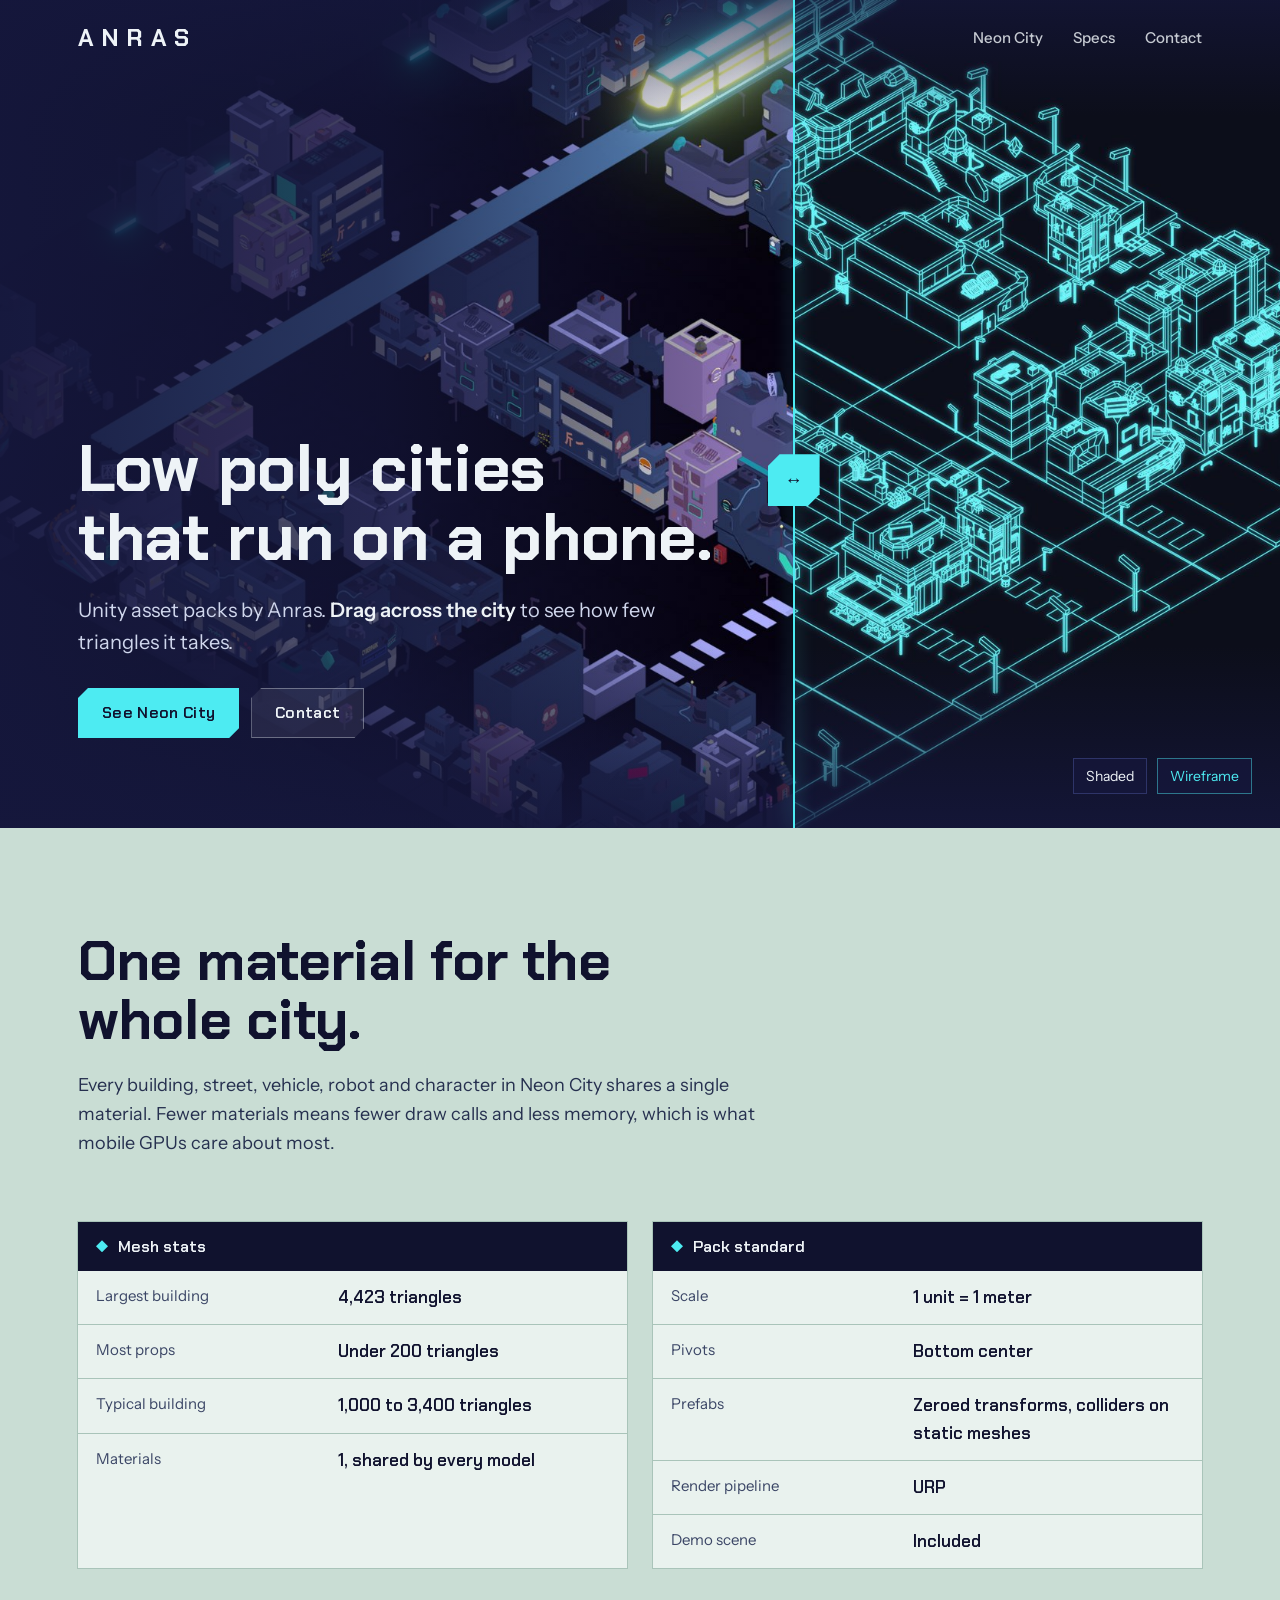
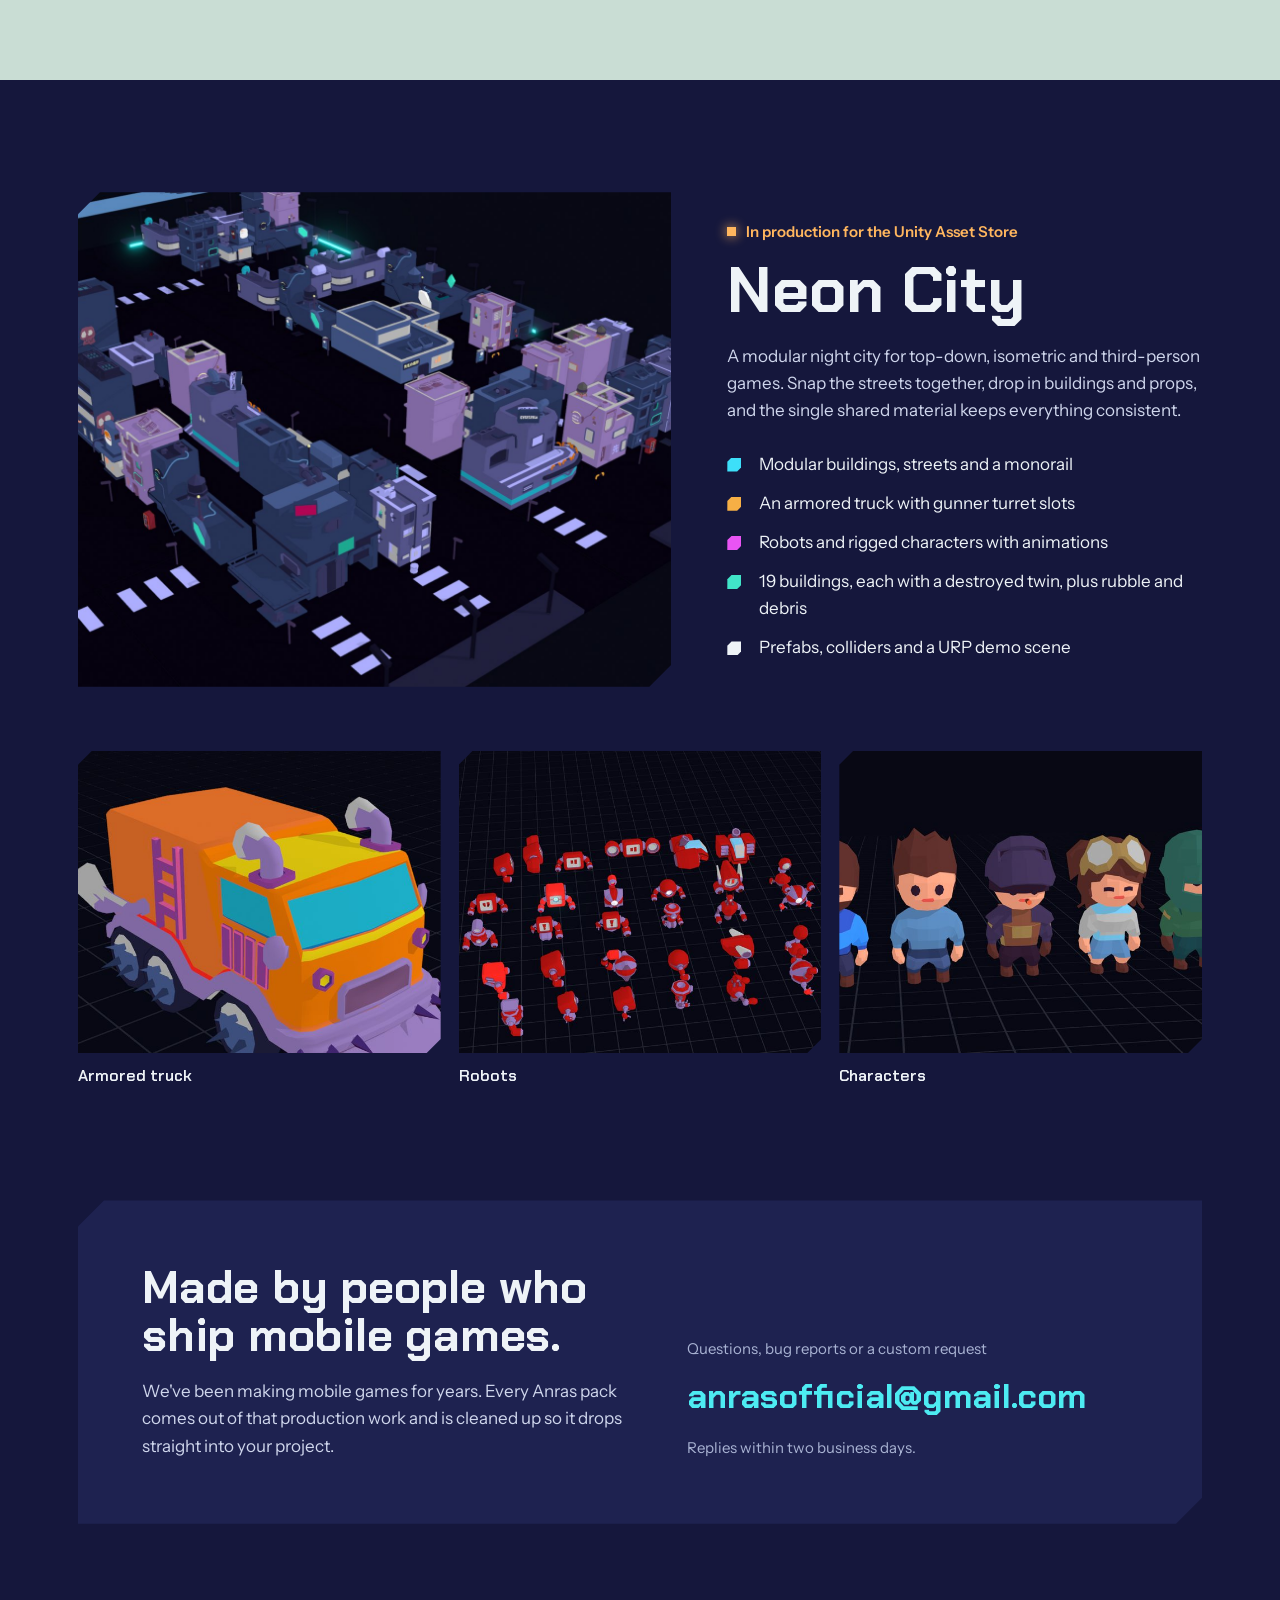
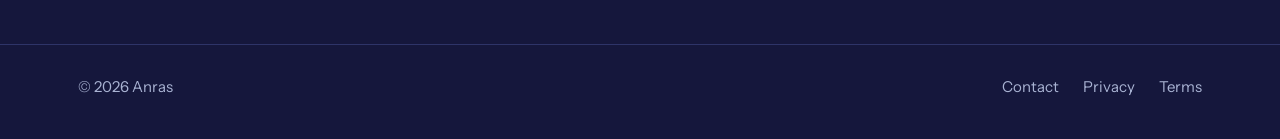
==== commit d07a23fc: "Add privacy policy and terms of service pages Covers the Anras site, the Tall True Tales channel and" ====
--- a/index.html
+++ b/index.html
@@ -127,6 +127,8 @@
       <span>&copy; 2026 Anras</span>
       <nav aria-label="Footer">
         <a href="contact.html">Contact</a>
+        <a href="privacy.html">Privacy</a>
+        <a href="terms.html">Terms</a>
       </nav>
     </div>
   </footer>
